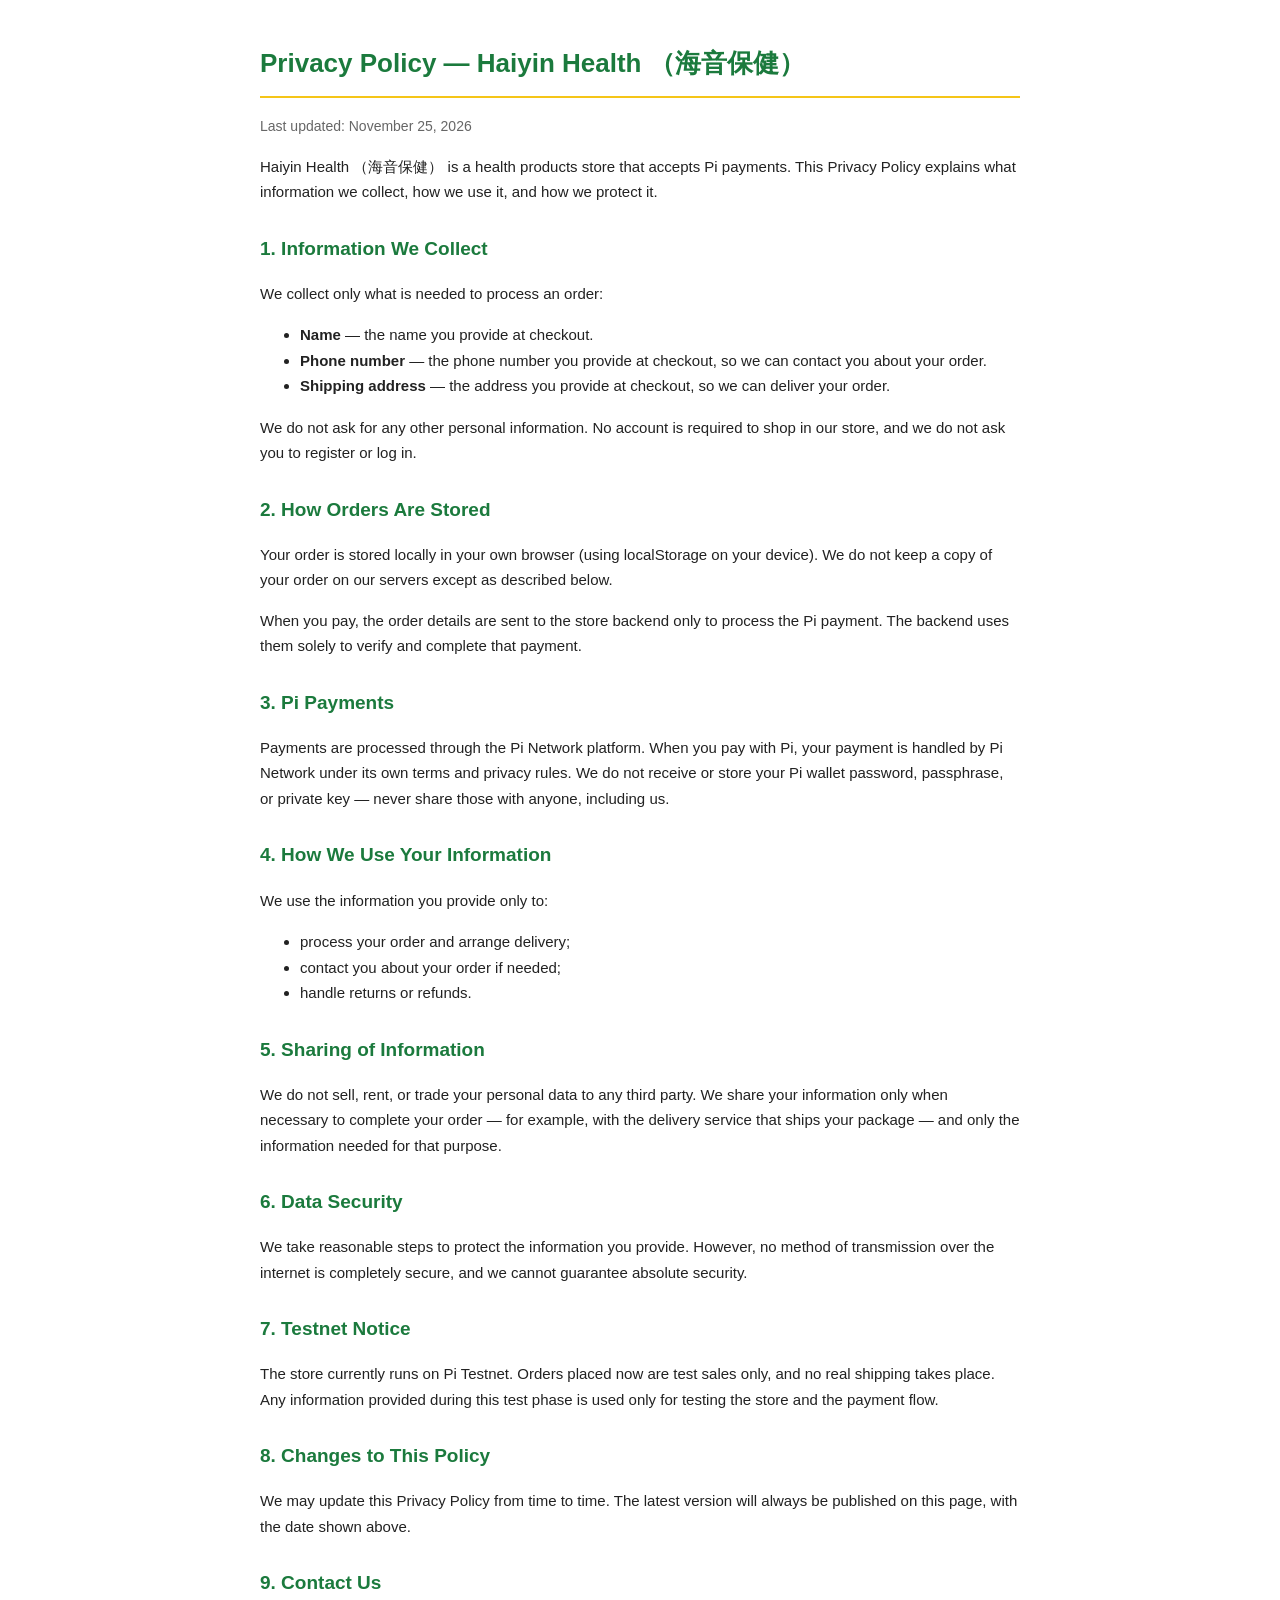
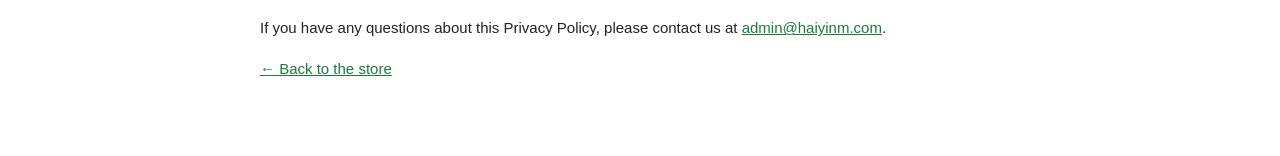
==== privacy.html @ e5e7f2a3 "Add privacy.html for Pi Ecosystem Listing Application" ====
<!DOCTYPE html>
<html lang="en">
<head>
<meta charset="UTF-8">
<meta name="viewport" content="width=device-width, initial-scale=1.0">
<title>Privacy Policy — Haiyin Health</title>
<style>
  body { font-family: -apple-system, "Segoe UI", Arial, sans-serif; max-width: 760px; margin: 0 auto; padding: 24px 20px 60px; line-height: 1.7; color: #222; }
  h1 { color: #1b7a3d; font-size: 26px; border-bottom: 2px solid #f5c518; padding-bottom: 10px; }
  h2 { color: #1b7a3d; font-size: 19px; margin-top: 28px; }
  p, li { font-size: 15px; }
  .meta { color: #666; font-size: 14px; }
  a { color: #1b7a3d; }
</style>
</head>
<body>
<h1>Privacy Policy — Haiyin Health （海音保健）</h1>
<p class="meta">Last updated: November 25, 2026</p>

<p>Haiyin Health （海音保健） is a health products store that accepts Pi payments. This Privacy Policy explains what information we collect, how we use it, and how we protect it.</p>

<h2>1. Information We Collect</h2>
<p>We collect only what is needed to process an order:</p>
<ul>
  <li><strong>Name</strong> — the name you provide at checkout.</li>
  <li><strong>Phone number</strong> — the phone number you provide at checkout, so we can contact you about your order.</li>
  <li><strong>Shipping address</strong> — the address you provide at checkout, so we can deliver your order.</li>
</ul>
<p>We do not ask for any other personal information. No account is required to shop in our store, and we do not ask you to register or log in.</p>

<h2>2. How Orders Are Stored</h2>
<p>Your order is stored locally in your own browser (using localStorage on your device). We do not keep a copy of your order on our servers except as described below.</p>
<p>When you pay, the order details are sent to the store backend only to process the Pi payment. The backend uses them solely to verify and complete that payment.</p>

<h2>3. Pi Payments</h2>
<p>Payments are processed through the Pi Network platform. When you pay with Pi, your payment is handled by Pi Network under its own terms and privacy rules. We do not receive or store your Pi wallet password, passphrase, or private key — never share those with anyone, including us.</p>

<h2>4. How We Use Your Information</h2>
<p>We use the information you provide only to:</p>
<ul>
  <li>process your order and arrange delivery;</li>
  <li>contact you about your order if needed;</li>
  <li>handle returns or refunds.</li>
</ul>

<h2>5. Sharing of Information</h2>
<p>We do not sell, rent, or trade your personal data to any third party. We share your information only when necessary to complete your order — for example, with the delivery service that ships your package — and only the information needed for that purpose.</p>

<h2>6. Data Security</h2>
<p>We take reasonable steps to protect the information you provide. However, no method of transmission over the internet is completely secure, and we cannot guarantee absolute security.</p>

<h2>7. Testnet Notice</h2>
<p>The store currently runs on Pi Testnet. Orders placed now are test sales only, and no real shipping takes place. Any information provided during this test phase is used only for testing the store and the payment flow.</p>

<h2>8. Changes to This Policy</h2>
<p>We may update this Privacy Policy from time to time. The latest version will always be published on this page, with the date shown above.</p>

<h2>9. Contact Us</h2>
<p>If you have any questions about this Privacy Policy, please contact us at <a href="mailto:admin@haiyinm.com">admin@haiyinm.com</a>.</p>

<p><a href="/">← Back to the store</a></p>
</body>
</html>
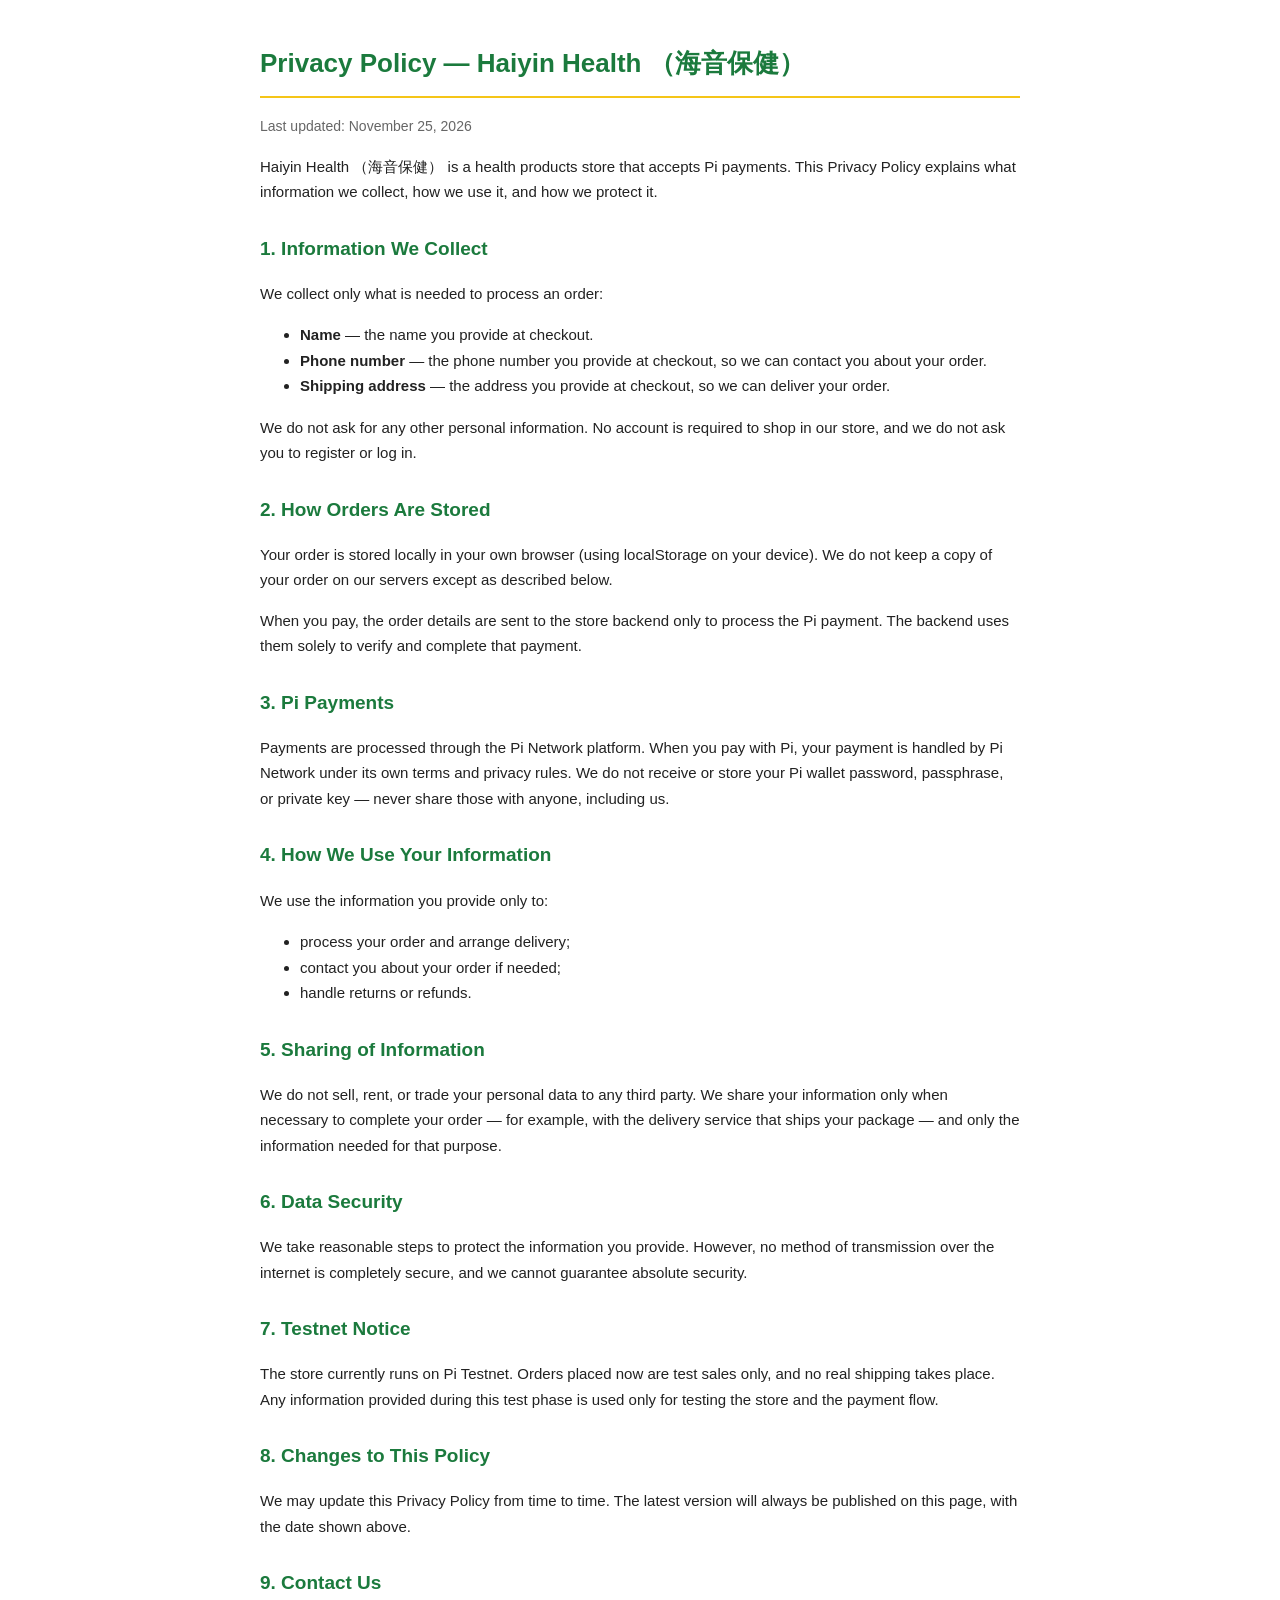
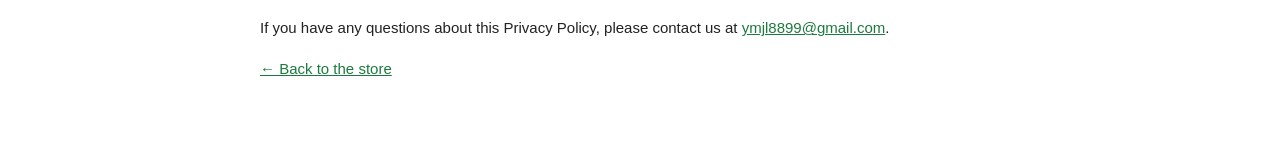
==== commit e764e8d8: "Update contact email to ymjl8899@gmail.com in privacy and terms pages" ====
--- a/privacy.html
+++ b/privacy.html
@@ -56,7 +56,7 @@
 <p>We may update this Privacy Policy from time to time. The latest version will always be published on this page, with the date shown above.</p>
 
 <h2>9. Contact Us</h2>
-<p>If you have any questions about this Privacy Policy, please contact us at <a href="mailto:admin@haiyinm.com">admin@haiyinm.com</a>.</p>
+<p>If you have any questions about this Privacy Policy, please contact us at <a href="mailto:ymjl8899@gmail.com">ymjl8899@gmail.com</a>.</p>
 
 <p><a href="/">← Back to the store</a></p>
 </body>
